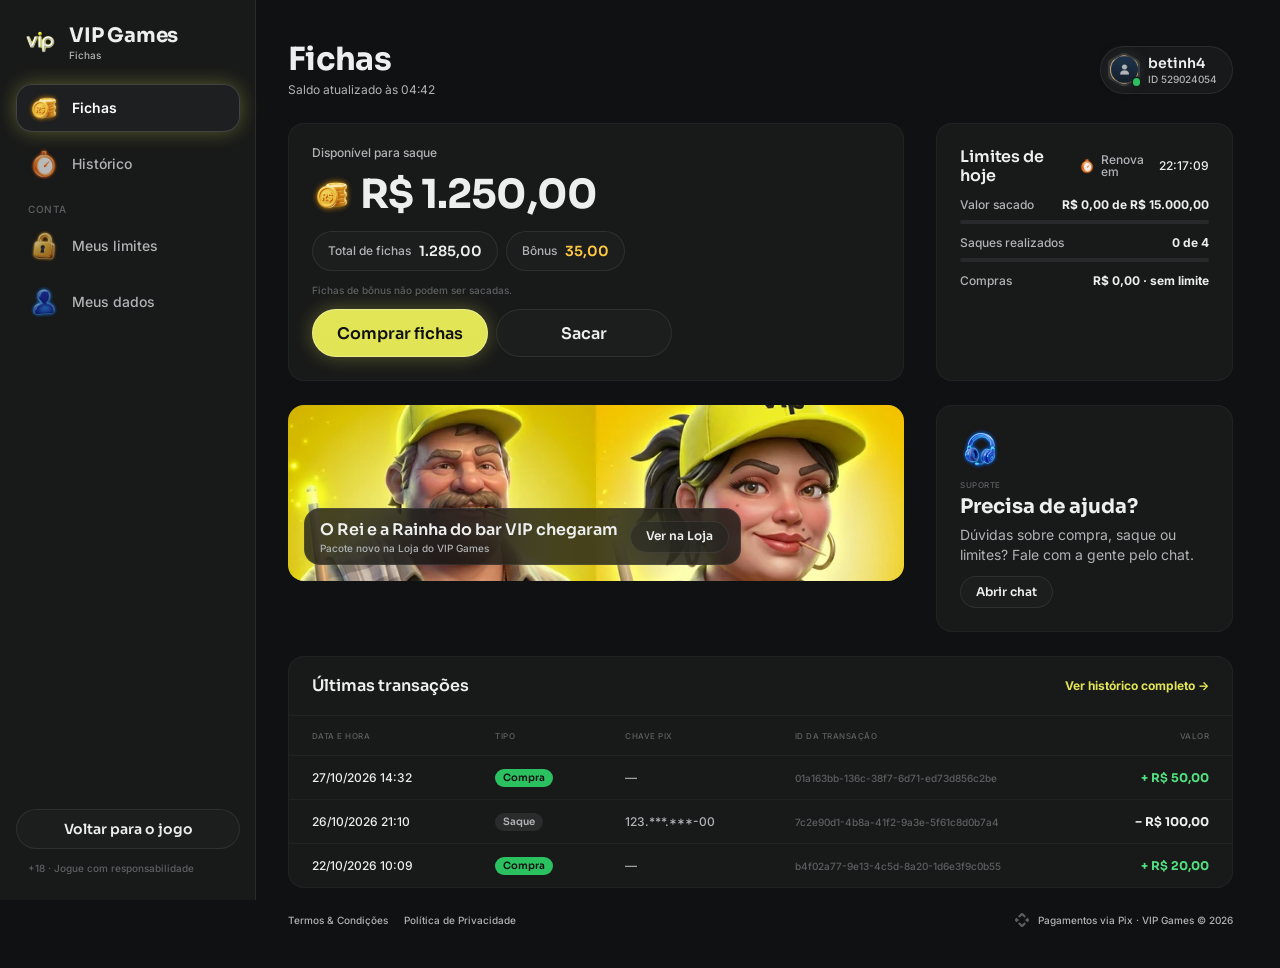
==== fichas/index.html @ fe6db691 "VIP Games · protótipo navegável gerado a partir do EstrelaGames (cores, logo, verso, Rei e Rainha do" ====
<!doctype html>
<html lang="pt-BR">
<head>
<meta charset="utf-8">
<meta name="viewport" content="width=device-width, initial-scale=1, viewport-fit=cover">
<meta name="robots" content="noindex, nofollow">
<meta name="theme-color" content="#101112">
<title>Fichas · VIP Games</title>
<link rel="icon" href="../assets/ui/logo_icon.webp">
<link rel="preconnect" href="https://fonts.googleapis.com">
<link rel="preconnect" href="https://fonts.gstatic.com" crossorigin>
<link rel="stylesheet" href="https://fonts.googleapis.com/css2?family=Inter:wght@400;500;600;700&family=Sora:wght@600;700;800&display=swap">
<link rel="stylesheet" href="../css/tokens.css?v=20261027h">
<link rel="stylesheet" href="../css/ui.css?v=20261027h">
<link rel="stylesheet" href="fichas.css?v=20261027h">
</head>
<body>
<svg width="0" height="0" style="position:absolute" aria-hidden="true">
  <defs><clipPath id="hexclip" clipPathUnits="objectBoundingBox"><path id="hexpath" d=""/></clipPath></defs>
  <symbol id="i-chev-l-light" viewBox="0 0 320 512"><path d="M20.7 267.3c-6.2-6.2-6.2-16.4 0-22.6l192-192c6.2-6.2 16.4-6.2 22.6 0s6.2 16.4 0 22.6L54.6 256 235.3 436.7c6.2 6.2 6.2 16.4 0 22.6s-16.4 6.2-22.6 0l-192-192z"/></symbol>
  <symbol id="i-x" viewBox="0 0 384 512"><path d="M324.5 411.1c6.2 6.2 16.4 6.2 22.6 0s6.2-16.4 0-22.6L214.6 256 347.1 123.5c6.2-6.2 6.2-16.4 0-22.6s-16.4-6.2-22.6 0L192 233.4 59.5 100.9c-6.2-6.2-16.4-6.2-22.6 0s-6.2 16.4 0 22.6L169.4 256 36.9 388.5c-6.2 6.2-6.2 16.4 0 22.6s16.4 6.2 22.6 0L192 278.6 324.5 411.1z"/></symbol>
  <symbol id="i-check" viewBox="0 0 448 512"><path d="M438.6 105.4c12.5 12.5 12.5 32.8 0 45.3l-256 256c-12.5 12.5-32.8 12.5-45.3 0l-128-128c-12.5-12.5-12.5-32.8 0-45.3s32.8-12.5 45.3 0L160 338.7 393.4 105.4c12.5-12.5 32.8-12.5 45.3 0z"/></symbol>
  <symbol id="i-copy" viewBox="0 0 448 512"><path d="M208 0H332.1c12.7 0 24.9 5.1 33.9 14.1l67.9 67.9c9 9 14.1 21.2 14.1 33.9V336c0 26.5-21.5 48-48 48H208c-26.5 0-48-21.5-48-48V48c0-26.5 21.5-48 48-48zM48 128h80v64H64V448H256V416h64v48c0 26.5-21.5 48-48 48H48c-26.5 0-48-21.5-48-48V176c0-26.5 21.5-48 48-48z"/></symbol>
  <symbol id="i-pix" viewBox="0 0 24 24"><path d="M6.1 6.3 10.1 2.3a2.7 2.7 0 0 1 3.8 0l4 4-2.3 2.3-2.9-2.9a1 1 0 0 0-1.4 0L8.4 8.6 6.1 6.3zm11.8 11.4-4 4a2.7 2.7 0 0 1-3.8 0l-4-4 2.3-2.3 2.9 2.9a1 1 0 0 0 1.4 0l2.9-2.9 2.3 2.3zM2.3 10.1l1.6-1.6L7.4 12l-3.5 3.5-1.6-1.6a2.7 2.7 0 0 1 0-3.8zm19.4 0a2.7 2.7 0 0 1 0 3.8l-1.6 1.6-3.5-3.5 3.5-3.5 1.6 1.6z"/></symbol>
</svg>

<div class="fx">
  <aside class="side" id="side" aria-label="Menu"></aside>
  <div class="main">
    <header class="mtop" id="mtop"></header>
    <main class="page" id="page"></main>
    <footer class="foot" id="foot"></footer>
  </div>
</div>
<div class="veil" id="veil" hidden><section class="drawer" id="drawer" role="dialog" aria-modal="true"></section></div>
<div class="toast" id="toast"><span class="hint-pill" id="toastTxt"></span></div>

<script src="fichas.js?v=20261027h"></script>
</body>
</html>
---- css/tokens.css ----
/* VIP Games · tokens do DS EstrelaGames (Rjx31bgpOt4m1U8DVKyWtd · modo VIP Games), valores resolvidos 1:1 */
:root{
  color-scheme: dark;
  /* background */
  --bg-default:#101112; --bg-subtle:#181919; --bg-strong:#212223; --bg-raised:#28292a; --bg-inset:#010101; --bg-highlight:#ffffff14; --bg-chrome:#181919; --bg-divider:#28292a; --bg-band:#00000052;
  --bga-default-50:#10111280; --bga-default-75:#101112bf; --bga-subtle-50:#18191980; --bga-subtle-75:#181919bf;
  --bga-strong-25:#21222340; --bga-strong-50:#21222380; --bga-strong-75:#212223bf;
  --bga-secondary-16:#e1e45429; --bga-secondary-32:#e1e45452; --bga-accent-12:#ffc8411f;
  /* border */
  --border-muted:#ffffff14; --border-default:#212223; --border-strong:#383a3b; --border-focus:#e2e656;
  --border-hl-top:#ffffff29; --border-gold-top:#eef2b6e5; --border-gold-bottom:#e2e6565c;
  /* text */
  --text-default:#edeeee; --text-muted:#b0b4b6; --text-link:#e1e454; --text-subtle:#5d6062; --text-disabled:#454849;
  --text-brand:#e1e454; --text-success:#52de7e; --text-error:#ff6b6e; --text-prize:#ffc841;
  --text-on-color:#ffffff; --text-on-color-muted:#ffffffd9; --text-on-color-subtle:#ffffffb2; --text-on-light:#101112;
  /* system */
  --sys-info:#eef111; --sys-success:#2cc160; --sys-success-strong:#8cf0a9; --sys-warning:#ffbe2e; --sys-error:#ef4452;
  --sysa-success-25:#2cc16040; --sysa-error-25:#ef445240; --sysa-info-25:#3b74f540;
  --notification-error:#ef4452;
  /* effects */
  --hl-subtle:#ffffff29; --hl:#ffffff52; --hl-strong:#ffffff7a;
  --shadow-faint:#0000001f; --shadow-subtle:#0000003d; --shadow:#00000066; --shadow-strong:#00000080;
  --glow-info:#e2e65652; --glow-accent:#ffbe2e52; --glow-success:#52de7ea3; --glow-gold:#e1e45452; --glow-blue:#e1e454; --glow-red:#ff6b6e;
  /* surfaces */
  --surface-card-top:#181919; --surface-card-bottom:#101112; --surface-elevated-top:#28292a; --surface-elevated-bottom:#181919;
  /* buttons */
  --btn-primary-top:#e2e656; --btn-primary-bg:#6f712c; --btn-secondary-border:#eef111;
  --btn-disabled-top:#28292a; --btn-disabled-bg:#28292a; --btn-disabled-text:#454849;
  /* tabs */
  --tab-default-text:#b0b4b6; --tab-container:#212223; --input-border:#212223;
  --tab-padrao:#e2e656; --tab-padrao-tint:#e2e6563d; --tab-rosa:#e93d82; --tab-rosa-tint:#e93d823d;
  /* games */
  --game-truco:#e5484d; --game-paulista:#3b74f5; --game-cacheta:#8752f2; --game-tranca:#2cc160; --game-buraco:#1f9a4a;
  --game-poker:#0fa968; --game-sinuca:#2fa35a; --game-todos:#eef111; --game-domino:#14b8a6; --game-dama:#f76b15; --game-xadrez:#5b6cff;
  --game-paulista-tint:#3b74f53d; --game-truco-tint:#e5484d3d; --game-cacheta-tint:#8752f23d; --game-buraco-tint:#1f9a4a3d;
  /* crew */
  --crew-engenheiro:#4fb3ff; --crew-comandante:#f5c542; --crew-piloto:#ff5a36; --crew-navegador:#e86bff; --crew-explorador:#4dffb8;
  --crew-bar:#ff9f43; --crew-reis:#34d399; --crew-nobru:#3d8bff; --crew-inhui:#ff4fb0;
  /* stake / table */
  --stake-padrao-top:#484913; --stake-padrao-bottom:#25260d; --stake-iniciante-top:#1f9a4a; --stake-iniciante-bottom:#1f502c;
  --table-card-top:#1f5a4a; --table-card-bottom:#0f2e2a; --table-stake:#ffc841;
  --plus-bg:#52de7e; --plus-icon:#101112;
  /* cards */
  --card-face:#ffffff; --card-border:#9ea2a4; --suit-red:#c72c3d; --suit-black:#141922; --back-top:#595b22; --back-bottom:#2f3007;
  /* seat timer */
  --seat-timer-track:#ffffff1f; --seat-timer:#eef111;
  /* type */
  --f-display:"Sora", "Inter", system-ui, sans-serif;
  --f-ui:"Inter", system-ui, -apple-system, sans-serif;
  --f-call:"Industry", "Sora", sans-serif;
  /* marca · VIP Games (sobrescreve) */
  --back-top:#181919; --back-bottom:#181919; --btn-primary-text:#101112; --btn-primary-bg:#e1e454; --crew-nobru:#EEF111; --crew-inhui:#EEF111; --crew-rainhavip:#E1E454;
}
/* estilos de texto do DS */
.t-d3xl{font:700 64px/1.2 var(--f-display);letter-spacing:-.02em}
.t-d2xl{font:700 48px/1.2 var(--f-display);letter-spacing:-.02em}
.t-dxl{font:700 40px/1.2 var(--f-display);letter-spacing:-.02em}
.t-dl{font:700 32px/1.2 var(--f-display);letter-spacing:-.02em}
.t-dm{font:700 24px/1.2 var(--f-display);letter-spacing:-.01em}
.t-ds{font:700 20px/1.2 var(--f-display);letter-spacing:-.01em}
.t-dxs{font:600 16px/1.2 var(--f-display)}
.t-d2xs{font:600 14px/1.2 var(--f-display)}
.t-d3xs{font:600 12px/1.2 var(--f-display)}
.t-hm{font:700 20px/1.2 var(--f-ui)}
.t-ll{font:500 16px/1 var(--f-ui)} .t-lm{font:500 14px/1 var(--f-ui)} .t-ls{font:500 12px/1 var(--f-ui)} .t-lxs{font:500 10px/1 var(--f-ui)} .t-l2xs{font:500 8px/1 var(--f-ui)}
.t-link{font:700 12px/1.5 var(--f-ui)}
.t-p2xl{font:400 20px/1.5 var(--f-ui)} .t-pm{font:400 14px/1.5 var(--f-ui)} .t-ps{font:400 12px/1.5 var(--f-ui)}
---- css/ui.css ----
/* EstrelaGames · base + componentes do DS (Apple Gamer Style · Glass). Medidas 1:1 com o Figma (frame 375). */
*{box-sizing:border-box}
html,body{height:100%;margin:0}
body{background:#05080c;color:var(--text-default);font-family:var(--f-ui);-webkit-font-smoothing:antialiased;overflow:hidden;-webkit-text-size-adjust:100%}
button{font:inherit;color:inherit;border:0;background:none;padding:0;margin:0;cursor:pointer;-webkit-tap-highlight-color:transparent;text-align:inherit}
button:focus-visible,[role="button"]:focus-visible{outline:2px solid var(--border-focus);outline-offset:2px}
/* cards clicáveis são div[role=button]: o WebKit (iPhone) não estica os filhos de um <button> com flex */
[role="button"]{cursor:pointer;-webkit-tap-highlight-color:transparent;-webkit-user-select:none;user-select:none;outline:0}
input{font:inherit;color:inherit;border:0;background:none;outline:0;padding:0;margin:0;min-width:0}
img,video{display:block;max-width:100%;user-select:none;-webkit-user-drag:none}
svg{display:block}
[hidden]{display:none!important}
.ic{flex:none;object-fit:contain;pointer-events:none}

/* ---------- aparelho ---------- */
.stage-wrap{position:fixed;inset:0;display:flex;align-items:center;justify-content:center}
.phone{position:relative;width:375px;height:812px;background:var(--bg-subtle);overflow:hidden;border-radius:48px;box-shadow:0 0 0 10px #0c1016,0 0 0 11px #2a3340,0 40px 80px rgba(0,0,0,.6);transform-origin:center;display:flex;flex-direction:column}
.status{position:relative;flex:none;height:44px;display:flex;align-items:center;justify-content:space-between;padding:0 26px 0 32px;font:600 15px/1 var(--f-ui);background:var(--bg-subtle);z-index:60;pointer-events:none}
.status .island{position:absolute;left:50%;top:10px;width:118px;height:32px;margin-left:-59px;border-radius:20px;background:#000}
.status .icons{display:flex;gap:6px;align-items:center}
.app{position:relative;flex:1;min-height:0;overflow:hidden}
@media (max-width:520px){
  .phone{width:100vw;height:100vh;height:100dvh;border-radius:0;box-shadow:none;transform:none!important}
  .status{display:none}
  .app{padding-top:env(safe-area-inset-top,0px)}
}
.scr{position:absolute;inset:0;display:flex;flex-direction:column;background:var(--bg-subtle);overflow:hidden}
.app>.scr{top:env(safe-area-inset-top,0px)}
@media (min-width:521px){.app>.scr{top:0}}
.scroll{flex:1;min-height:0;overflow-y:auto;overflow-x:hidden;-webkit-overflow-scrolling:touch;scrollbar-width:none;overscroll-behavior:contain}
.scroll::-webkit-scrollbar,.hscroll::-webkit-scrollbar{display:none}
/* linha com rolagem lateral: sem clip, sangra até a borda da tela (regra Oct 26) */
.hscroll{display:flex;overflow-x:auto;overflow-y:visible;scrollbar-width:none;margin:0 -8px;padding:0 8px;scroll-padding:0 8px;-webkit-overflow-scrolling:touch}

/* ---------- ícones 3D ---------- */
.i16{width:16px;height:16px}.i20{width:20px;height:20px}.i24{width:24px;height:24px}.i28{width:28px;height:28px}.i32{width:32px;height:32px}.i36{width:36px;height:36px}.i40{width:40px;height:40px}.i48{width:48px;height:48px}

/* ---------- header-game (Mobile · Glass) ---------- */
.hdr{position:relative;flex:none;height:64px;display:flex;align-items:center;gap:4px;padding:8px 12px;background:var(--bg-subtle);overflow:hidden;z-index:20}
.hdr::before{content:"";position:absolute;left:48px;top:-70px;width:280px;height:140px;border-radius:50%;background:var(--glow-blue);filter:blur(60px);opacity:.15;pointer-events:none}
.hdr .side{position:relative;flex:1;min-width:0;display:flex;align-items:center;gap:4px}
.hdr .logo{width:24px;height:36px;display:grid;place-items:center;flex:none}
.hdr .logo img{width:25px;height:24px}
.cpill{flex:1;min-width:0;height:34px;display:flex;align-items:center;gap:2px;padding:4px;border-radius:999px;background:linear-gradient(90deg,#52de7e1a,#21222306),var(--bga-strong-50);box-shadow:inset 0 0 0 1px var(--border-muted);overflow:hidden}
.cpill.bonus{padding:4px 8px 4px 4px;background:linear-gradient(90deg,#21222306,#ffc8411a),var(--bga-strong-50)}
.cpill .ic{width:24px;height:24px}
.cpill .t{flex:1;min-width:0;display:flex;flex-direction:column;gap:2px;text-align:left}
.cpill .t small{font:500 8px/1 var(--f-ui);color:var(--text-muted)}
.cpill .t b{font:700 12px/10px var(--f-ui);color:var(--text-default);white-space:nowrap;overflow:hidden;text-overflow:ellipsis}
.cpill.bonus .t b{color:var(--text-prize)}
.cpill .plus{width:20px;height:20px;border-radius:10px;background:var(--plus-bg);display:grid;place-items:center;flex:none}
.cpill .plus svg{width:12px;height:12px;fill:var(--plus-icon)}
.hbell{position:relative;width:36px;height:36px;border-radius:18px;background:var(--bga-strong-50);box-shadow:inset 0 0 0 1px var(--border-muted);display:grid;place-items:center;flex:none}
.hbell .ic{width:28px;height:28px}
.hbell i{position:absolute;left:28px;top:0;width:8px;height:8px;border-radius:50%;background:var(--notification-error)}
.hbell i[hidden]{display:none}

/* ---------- header-avatar (hexágono com borda da tripulação) ---------- */
.hav{position:relative;display:inline-block;flex:none;width:var(--w,44px);height:var(--h,48px)}
.hav .gl{position:absolute;left:-4.5%;top:0;width:109%;aspect-ratio:1;border-radius:50%;background:var(--cc);filter:blur(calc(var(--w,44px) * .16));opacity:.45;pointer-events:none}
.hav .hx{position:absolute;inset:0;-webkit-clip-path:url(#hexclip);clip-path:url(#hexclip);background:var(--cc)}
.hav .hx img{position:absolute;inset:2px;width:calc(100% - 4px);height:calc(100% - 4px);object-fit:cover;object-position:center top;-webkit-clip-path:url(#hexclip);clip-path:url(#hexclip);background:var(--bg-raised)}
.hav .on{position:absolute;left:77%;top:75%;width:23%;aspect-ratio:1;border-radius:50%;background:var(--sys-success);box-shadow:0 0 0 1.5px var(--bg-subtle)}
.hav.xs{--w:24px;--h:26px}.hav.s{--w:32px;--h:35px}.hav.m{--w:44px;--h:48px}.hav.l{--w:56px;--h:60px}
.hav.xs .hx img,.hav.s .hx img{inset:1.5px;width:calc(100% - 3px);height:calc(100% - 3px)}
.hav.empty{height:var(--w)}
.hav.empty .av0{position:absolute;inset:4.5%;width:91%;height:91%}
.hav.empty .add{position:absolute;left:63.6%;top:63.6%;width:27.3%;height:27.3%;border-radius:50%;background:var(--plus-bg);box-shadow:0 0 0 1.2px var(--bg-subtle);display:grid;place-items:center}
.hav.empty .add svg{width:58%;height:58%;fill:var(--plus-icon)}

/* ---------- avatar circular (avatar-estrela-games) ---------- */
.av{position:relative;display:inline-block;vertical-align:middle;flex:none;width:var(--s,48px);height:var(--s,48px);border-radius:50%;background:linear-gradient(180deg,var(--surface-elevated-top),var(--surface-elevated-bottom));box-shadow:inset 0 0 0 var(--bw,2px) #ffffff29}
.av img{position:absolute;inset:var(--bw,2px);width:calc(100% - 2*var(--bw,2px));height:calc(100% - 2*var(--bw,2px));border-radius:50%;object-fit:cover;object-position:center top}
.av.s{--s:32px;--bw:1px}.av.m{--s:48px;--bw:2px}.av.l{--s:80px;--bw:3px}.av.xl{--s:120px;--bw:4px}
.av .lvl{position:absolute;left:50%;bottom:-4px;transform:translateX(-50%);padding:1px 6px;border-radius:999px;background:var(--bg-raised);box-shadow:0 0 0 2px var(--bg-default);font:600 12px/14px var(--f-display);white-space:nowrap}
.av.empty .ph{position:absolute;inset:25%;width:50%;height:50%;fill:#ffffff52}
.av .addb{position:absolute;left:63.3%;top:63.3%;width:36.7%;height:36.7%;border-radius:50%;background:var(--plus-bg);display:grid;place-items:center;box-shadow:0 0 0 3px var(--bg-subtle)}
.av .addb svg{width:50%;height:50%;fill:#fff}

/* ---------- navbar-glass ---------- */
.nav{position:absolute;left:16px;right:16px;bottom:calc(12px + env(safe-area-inset-bottom,0px));height:64px;display:flex;align-items:stretch;padding:4px;border-radius:24px;background:var(--bga-strong-75);box-shadow:inset 0 0 0 1px var(--border-muted);-webkit-backdrop-filter:blur(24px);backdrop-filter:blur(24px);z-index:30}
.nav>button{position:relative;flex:1;min-width:0;display:flex;flex-direction:column;align-items:center;justify-content:center;border-radius:20px}
.nav>button .ic{width:32px;height:32px;opacity:.75}
.nav>button>span{font:500 10px/1 var(--f-ui);color:var(--text-subtle);white-space:nowrap}
.nav>button.on{flex:none;width:104px;justify-content:flex-end;gap:2px;padding-bottom:6px;background:var(--bga-secondary-16);box-shadow:inset 0 0 0 1px var(--hl-subtle),0 0 20px var(--glow-info)}
.nav>button.on .ic{position:absolute;left:28px;top:-14px;width:48px;height:48px;opacity:1}
.nav>button.on .lr{width:100%;display:flex;align-items:center;justify-content:space-between;padding:0 8px}
.nav>button.on .lr span{font:500 10px/1 var(--f-ui);color:var(--text-on-color)}
.nav .lr i{width:16px;height:16px;display:grid;place-items:center}
.nav .lr svg{width:10px;height:16px;fill:var(--text-on-color)}

/* ---------- game-block ---------- */
.gb{position:relative;flex:none;width:72px;height:64px;border-radius:16px;display:flex;flex-direction:column;align-items:center;justify-content:center;padding:4px 0;background:var(--tab-container);box-shadow:inset 0 0 0 1px var(--hl);font:500 10px/1 var(--f-ui);color:var(--text-on-color);white-space:nowrap}
.gb .ic{width:40px;height:40px}
.gb.on{justify-content:flex-end;padding:0 0 6px;background:var(--gc);box-shadow:0 4px 12px var(--gs,transparent)}
.gb.on .ic{position:absolute;left:50%;top:-12px;width:60px;height:60px;margin-left:-30px}
.gb .lk{position:absolute;right:4px;top:4px;width:14px;height:14px;opacity:.8}
.gb.on .lk{display:none}
.games-row{gap:8px;padding-top:12px;margin-top:-12px}
.games-row .gb{width:72px}

/* ---------- tabs ---------- */
.tabs{display:flex;gap:2px;height:44px;padding:4px;border-radius:12px;background:var(--bg-raised);box-shadow:inset 0 0 0 1px var(--input-border)}
.tabs>button{position:relative;flex:1;min-width:0;height:34px;border-radius:8px;display:flex;align-items:center;justify-content:center;padding:8px 16px;font:500 12px/1 var(--f-ui);color:var(--tab-default-text);white-space:nowrap}
.tabs>button.on{background:var(--tc-tint);font:700 12px/18px var(--f-ui);color:var(--text-default)}
.tabs>button.on::after{content:"";position:absolute;left:50%;bottom:0;width:24px;height:3px;margin-left:-12px;border-radius:2px;background:var(--tc);box-shadow:0 0 8px var(--tc)}
.tabs>button .lk{font:500 9px/1 var(--f-ui);margin-left:4px;opacity:.7}
.tabs{--tc:var(--tab-padrao);--tc-tint:var(--tab-padrao-tint)}
.tabs.t-azul{--tc:var(--game-paulista);--tc-tint:var(--game-paulista-tint)}
.tabs.t-vermelha{--tc:var(--game-truco);--tc-tint:var(--game-truco-tint)}
.tabs.t-roxa{--tc:var(--game-cacheta);--tc-tint:var(--game-cacheta-tint)}
.tabs.t-verde{--tc:var(--game-buraco);--tc-tint:var(--game-buraco-tint)}
.tabs.t-rosa{--tc:var(--tab-rosa);--tc-tint:var(--tab-rosa-tint)}

/* ---------- button-glass ---------- */
.btn{display:inline-flex;align-items:center;justify-content:center;gap:8px;white-space:nowrap;transition:transform .12s,filter .12s;flex:none}
.btn:active{transform:scale(.97)}
.btn.l{height:48px;padding:0 24px;border-radius:24px;font:600 16px/1.2 var(--f-display)}
.btn.m{height:40px;padding:0 20px;border-radius:20px;font:600 14px/1.2 var(--f-display)}
.btn.s{height:32px;padding:0 16px;border-radius:16px;font:600 12px/1.2 var(--f-display)}
.btn.xl{height:56px;padding:0 24px;border-radius:28px;font:600 16px/1.2 var(--f-display)}
.btn.m44{height:44px;border-radius:22px}
.btn.pri{background:linear-gradient(180deg,var(--btn-primary-top),var(--btn-primary-bg));box-shadow:inset 0 0 0 1px var(--hl),0 0 20px var(--glow-info);color:var(--btn-primary-text)}
.btn.sec{background:var(--bga-strong-50);box-shadow:inset 0 0 0 1px var(--border-muted);color:var(--text-default)}
.btn:disabled,.btn.dis{background:var(--btn-disabled-bg);box-shadow:none;color:var(--btn-disabled-text);pointer-events:none}
.btn.danger-txt{background:none;box-shadow:none;color:var(--text-error);font:500 14px/1 var(--f-ui)}
.btn.fill{flex:1;min-width:0}
.btn.wide{width:100%}
.btn .ic{width:20px;height:20px}

/* ---------- button-icon ---------- */
.bicon{width:40px;height:40px;border-radius:20px;display:grid;place-items:center;flex:none;background:var(--bga-strong-50);box-shadow:inset 0 0 0 1px var(--border-muted)}
.bicon .ic{width:24px;height:24px}
.bicon.s{width:32px;height:32px;border-radius:16px}.bicon.s .ic{width:20px;height:20px}
.bicon svg{width:14px;height:14px;fill:var(--text-default)}
.bicon.s28{width:28px;height:28px;border-radius:14px}.bicon.s28 svg{width:16px;height:16px}

/* ---------- tag ---------- */
.tag{display:inline-flex;align-items:center;gap:4px;padding:2px 8px;border-radius:999px;font:600 12px/14px var(--f-display);white-space:nowrap;flex:none}
.tag.neutral{background:#ffffff14;color:var(--text-muted)}
.tag.gold{background:#e1e45429;color:var(--text-brand);box-shadow:inset 0 0 0 1px #eef2b68c}
.tag.success{background:var(--sys-success);color:var(--bg-default)}
.tag.danger{background:var(--sys-error);color:var(--text-default)}
.tag.info{background:var(--sys-info);color:var(--text-default)}
.tag.live{background:var(--sys-error);color:var(--text-default)}
.tag.beginner{background:var(--game-buraco);color:var(--text-default)}

/* ---------- section-title ---------- */
.stitle{display:flex;align-items:center;justify-content:space-between;gap:16px}
.stitle .tx{flex:1;min-width:0;display:flex;flex-direction:column;gap:2px}
.stitle b{font:700 20px/1.2 var(--f-display);letter-spacing:-.01em}
.stitle small{font:500 12px/1 var(--f-ui);color:var(--text-muted)}
.trow{display:flex;align-items:center;justify-content:space-between;gap:8px}
.trow b{font:600 14px/1.2 var(--f-display)}
.trow small{font:500 10px/1 var(--f-ui);color:var(--text-subtle)}

/* ---------- page-top ---------- */
.ptop{flex:none;display:flex;align-items:center;justify-content:space-between;gap:8px;padding:8px;min-height:45px}
.ptop .l{display:flex;align-items:center;gap:8px;min-width:0}
.ptop .back{width:28px;height:28px;border-radius:14px;display:grid;place-items:center;background:var(--bga-strong-50);box-shadow:inset 0 0 0 1px var(--border-muted);flex:none}
.ptop .back svg{width:10px;height:16px;fill:var(--text-default)}
.ptop .tx{display:flex;flex-direction:column;min-width:0}
.ptop .tx b{font:600 16px/1.2 var(--f-display);white-space:nowrap;overflow:hidden;text-overflow:ellipsis}
.ptop .tx small{display:flex;align-items:center;gap:4px;font:500 10px/1 var(--f-ui);color:var(--text-muted)}
.ptop .tx small i{width:6px;height:6px;border-radius:50%;background:var(--sys-success)}

/* ---------- input-search / input ---------- */
.search{display:flex;align-items:center;gap:8px;height:40px;padding:0 16px 0 12px;border-radius:20px;background:var(--bga-strong-50);box-shadow:inset 0 0 0 1px var(--border-muted)}
.search svg{width:16px;height:16px;fill:var(--text-muted);flex:none}
.search input{flex:1;font:500 12px/1 var(--f-ui);color:var(--text-default)}
.search input::placeholder{color:var(--text-muted)}
.field{display:flex;flex-direction:column;gap:8px}
.field>label{font:500 14px/1 var(--f-ui);color:var(--text-default)}
.field .box{display:flex;align-items:center;gap:8px;height:40px;padding:8px 12px;border-radius:12px;background:var(--bga-strong-50);box-shadow:inset 0 0 0 1px var(--border-muted)}
.field .box:focus-within{box-shadow:inset 0 0 0 1px var(--border-focus)}
.field .box input{flex:1;font:400 14px/1.5 var(--f-ui);color:var(--text-default)}
.field .box input::placeholder{color:var(--text-disabled)}
.field .box button svg{width:20px;height:20px;fill:var(--text-muted)}

/* ---------- otp ---------- */
.otp{display:flex;gap:8px;justify-content:center}
.otp .bx{width:48px;height:56px;border-radius:12px;background:#ffffff14;display:grid;place-items:center;font:700 24px/1.2 var(--f-display);color:var(--text-default);box-shadow:inset 0 0 0 1px var(--border-muted)}
.otp .bx.act{background:#ffffff1f;box-shadow:inset 0 0 0 2px var(--border-focus),0 0 12px var(--glow-info)}
.otp .bx.act::after{content:"";width:2px;height:24px;background:var(--border-focus);animation:blink 1s steps(1) infinite}
@keyframes blink{50%{opacity:0}}
.otp-in{position:absolute;opacity:0;pointer-events:none;width:1px;height:1px}

/* ---------- progress ---------- */
.prog{height:4px;border-radius:999px;background:#ffffff1f;overflow:hidden;flex:1}
.prog i{display:block;height:100%;border-radius:inherit;background:var(--tab-padrao);transition:width .3s}

/* ---------- stake-pill ---------- */
.stakes{position:relative;height:128px;overflow:hidden;margin:0 -8px}
.stakes .track{position:absolute;top:8px;left:50%;transform:translateX(-50%);display:flex;align-items:center;gap:8px;height:112px}
.sp{position:relative;flex:none;display:flex;flex-direction:column;border-radius:16px;padding:4px 4px 0;background:linear-gradient(180deg,var(--surface-elevated-top),var(--surface-card-bottom));box-shadow:inset 0 0 0 1px #ffffff29,0 16px 40px var(--shadow);transition:width .25s,height .25s}
.sp .st{position:relative;flex:1;align-self:stretch;border-radius:12px;display:flex;flex-direction:column;align-items:center;justify-content:center;gap:4px;background:linear-gradient(180deg,var(--stake-padrao-top),var(--stake-padrao-bottom));box-shadow:inset 0 0 0 1px var(--hl-subtle),inset 0 2px 8px var(--shadow)}
.sp .v{display:flex;align-items:center;gap:4px;font:600 14px/1.2 var(--f-display);white-space:nowrap}
.sp .v .ic{width:14px;height:14px}
.sp .q{position:absolute;top:4px;right:4px;display:flex;align-items:center;gap:3px;padding:2px 5px;border-radius:8px;background:var(--bga-strong-50);font:500 8px/1 var(--f-ui);white-space:nowrap}
.sp .q::before{content:"";width:5px;height:5px;border-radius:50%;background:var(--sys-success)}
.sp .tg{padding:2px 6px;border-radius:6px;background:var(--bga-strong-50);font:500 8px/1 var(--f-ui);color:var(--text-success)}
.sp .ft{flex:none;display:flex;align-items:center;justify-content:center;gap:3px;padding:4px 0 5px;white-space:nowrap}
.sp .ft small{font:500 8px/1 var(--f-ui);color:var(--text-muted)}
.sp .ft b{font:500 8px/1 var(--f-ui)}
.sp.ini .st{background:linear-gradient(180deg,var(--stake-iniciante-top),var(--stake-iniciante-bottom))}
.sp.S{width:68px;height:68px;padding:4px}
.sp.S .q,.sp.S .ft,.sp.S .tg{display:none}
.sp.M{width:88px;height:88px}
.sp.M .v{font:600 16px/1.2 var(--f-display)} .sp.M .v .ic{width:18px;height:18px}
.sp.L{width:112px;height:112px}
.sp.L .v{font:700 20px/1.2 var(--f-display);letter-spacing:-.01em} .sp.L .v .ic{width:24px;height:24px}
.sp.L .ft b{font:500 10px/1 var(--f-ui)}
.sp.on{box-shadow:inset 0 0 0 2px var(--btn-secondary-border),0 0 20px var(--glow-info)}
.sp.on .st{background:linear-gradient(180deg,var(--btn-primary-top),var(--btn-primary-bg))}
.sp.on.ini .st{background:linear-gradient(180deg,var(--stake-iniciante-top),var(--stake-iniciante-bottom))}
.stake-grid{display:grid;grid-template-columns:repeat(3,minmax(0,1fr));gap:12px}
.stake-grid .sp{width:auto;height:88px}

/* ---------- table-glass (mesa aberta) ---------- */
.tg-row{display:grid;grid-template-columns:repeat(2,minmax(0,1fr));gap:16px 8px}
.tgl{position:relative;height:92px;border-radius:46px;padding:4px;display:flex;background:linear-gradient(180deg,var(--surface-elevated-top),var(--surface-card-bottom));box-shadow:inset 0 0 0 1px #ffffff29,0 16px 40px var(--shadow);text-align:left}
.tgl .felt{flex:1;align-self:stretch;min-width:0;display:flex;align-items:center;padding:10px 12px 6px 70px;border-radius:41px;background:linear-gradient(180deg,var(--table-card-top),var(--table-card-bottom));box-shadow:inset 0 0 0 1px var(--hl-subtle),inset 0 2px 8px var(--shadow)}
.tgl .vals{display:flex;flex-direction:column;gap:4px;min-width:0}
.tgl .vals b{font:600 14px/1.2 var(--f-display);color:var(--table-stake);white-space:nowrap}
.tgl .vals small{font:500 10px/1 var(--f-ui);color:#ffffffb2;white-space:nowrap}
.tgl .seats{display:flex;align-items:center;gap:2px;height:20px}
.tgl .seats .pl{display:flex}
.tgl .seats .pl span{width:20px;height:20px;border-radius:10px;overflow:hidden;background:var(--cc);margin-right:-6px;box-shadow:0 0 0 1px var(--table-card-bottom)}
.tgl .seats .pl span img{width:100%;height:100%;object-fit:cover;object-position:center top}
.tgl .seats em{font:600 12px/14px var(--f-display);font-style:normal;margin-left:8px}
.tgl .tab{position:absolute;left:50%;top:-8px;transform:translateX(-50%);padding:2px 8px;border-radius:8px;background:var(--surface-elevated-top);box-shadow:inset 0 0 0 1px var(--border-muted);font:500 10px/12px var(--f-ui);color:var(--text-subtle);white-space:nowrap}
.tgl .deck{position:absolute;left:14px;top:25px;width:52px;height:52px}
.tgl.locked .felt>*{opacity:.55}
.tgl.pool{border-radius:16px}
.tgl.pool .felt{border-radius:12px;position:relative;overflow:hidden;background:linear-gradient(180deg,#2fa35a,#145c32)}
.tgl.pool .felt::before{content:"";position:absolute;left:30%;top:0;bottom:0;border-left:1px solid #ffffff29}
.tgl.pool .pk{position:absolute;width:10px;height:10px;border-radius:50%;background:#000000b2;box-shadow:inset 0 0 0 1px #ffffff1f}

/* ---------- action-tile ---------- */
.atile{width:80px;height:64px;border-radius:16px;display:flex;flex-direction:column;align-items:center;justify-content:center;background:var(--bga-strong-50);box-shadow:inset 0 0 0 1px var(--border-muted);font:600 14px/1.2 var(--f-display);flex:none}
.atile .ic{width:28px;height:28px}

/* ---------- bottom sheet (sheet glass) ---------- */
.veil{position:absolute;inset:0;z-index:50;background:var(--bga-default-75);display:flex;align-items:flex-end;animation:fade .2s both}
.bsheet{position:relative;width:100%;max-height:calc(100% - 24px);display:flex;flex-direction:column;align-items:stretch;gap:12px;padding:8px 12px calc(24px + env(safe-area-inset-bottom,0px));border-radius:24px 24px 0 0;background:var(--bg-subtle);box-shadow:inset 0 1px 0 var(--hl-subtle),0 16px 40px var(--shadow);animation:up .28s cubic-bezier(.2,.9,.3,1) both;overflow:hidden}
.bsheet.g16{gap:16px}
.bsheet .handle{width:36px;height:4px;border-radius:2px;background:var(--border-muted);align-self:center;flex:none}
.bsheet .scroll{margin:0 -12px;padding:0 12px}
.sh-h{display:flex;align-items:center;gap:12px;flex:none}
.sh-h>.ic{width:36px;height:36px}
.sh-h .tx{flex:1;min-width:0;display:flex;flex-direction:column;gap:2px}
.sh-h .tx b{font:600 16px/1.2 var(--f-display)}
.sh-h .tx small{font:500 10px/1.2 var(--f-ui);color:var(--text-subtle)}
.sh-h .tx small.ok{display:flex;align-items:center;gap:6px;color:var(--sys-success)}
.sh-h .tx small.ok::before{content:"";width:8px;height:8px;border-radius:50%;background:var(--sys-success)}
.xbtn{width:32px;height:32px;border-radius:16px;display:grid;place-items:center;background:var(--bga-strong-50);box-shadow:inset 0 0 0 1px var(--border-muted);flex:none}
.xbtn svg{width:14px;height:14px;fill:var(--text-default)}
@keyframes up{from{transform:translateY(100%)}to{transform:none}}
@keyframes fade{from{opacity:0}}
@keyframes pop{from{transform:scale(.3);opacity:0}}

/* ---------- hint (pílula) / toast ---------- */
.hint-pill{display:inline-flex;align-items:center;gap:4px;padding:4px 12px;border-radius:999px;background:var(--bga-strong-75);box-shadow:inset 0 0 0 1px var(--hl-subtle);font:500 10px/1.2 var(--f-ui);color:var(--text-default);white-space:nowrap;-webkit-backdrop-filter:blur(12px);backdrop-filter:blur(12px)}
.toast{position:absolute;left:50%;top:72px;transform:translate(-50%,-8px);opacity:0;transition:opacity .2s,transform .2s;z-index:90;pointer-events:none;max-width:calc(100% - 32px)}
.toast .hint-pill{font-size:11px;padding:6px 14px;white-space:normal;text-align:center}
.toast.show{opacity:1;transform:translate(-50%,0)}

/* ---------- list / cells ---------- */
.cell{display:flex;flex-direction:column;gap:2px;padding:8px;border-radius:12px;background:var(--bga-strong-50);box-shadow:inset 0 0 0 1px var(--border-muted);min-width:0;flex:1}
.cell small{font:500 10px/1 var(--f-ui);color:var(--text-subtle)}
.cell b{font:600 14px/1.2 var(--f-display);white-space:nowrap}
.card-raised{border-radius:16px;background:var(--bg-raised)}
.muted{color:var(--text-muted)}.subtle{color:var(--text-subtle)}.prize{color:var(--text-prize)}.ok{color:var(--text-success)}.err{color:var(--text-error)}

@media (prefers-reduced-motion: reduce){*,*::before,*::after{animation-duration:.01ms!important;animation-iteration-count:1!important;transition-duration:.01ms!important}}
---- fichas/fichas.css ----
/* VIP Games · Fichas (página fora do app). Usa os tokens e componentes do app (../css/tokens.css + ui.css: .btn, .tabs, .tag, .field, .xbtn, .hav, .toast).
   Celular (Figma W01–W09, 375): header + abas + cartões empilhados, comprar/sacar em tela cheia.
   Computador ≥ 1024 (Figma DW01–DW09, 1920): menu 256 à esquerda, conteúdo 1312 (grade 864 + 416, gap 32), comprar/sacar num drawer de 480. */
html,body{height:auto;min-height:100%}
html{scrollbar-gutter:stable}
body{overflow:auto;background:var(--bg-default)}
body.lock{overflow:hidden}
a{color:inherit;text-decoration:none}
.od{display:none}
.fx{min-height:100vh;display:flex}
.main{flex:1;min-width:0;display:flex;flex-direction:column}
.ic{width:24px;height:24px}

/* ---------- celular: header + abas ---------- */
.side{display:none}
.mtop{position:sticky;top:0;z-index:20;display:flex;flex-direction:column;background:var(--bg-default);padding-top:env(safe-area-inset-top,0px)}
.mtop .row{display:flex;align-items:center;gap:12px;height:60px;padding:0 16px 0 12px;box-shadow:inset 0 -1px 0 var(--border-muted)}
.bk{width:32px;height:32px;border-radius:16px;display:grid;place-items:center;flex:none;background:var(--bga-strong-50);box-shadow:inset 0 0 0 1px var(--border-muted)}
.bk svg{width:10px;height:16px;fill:var(--text-brand)}
.brand{flex:1;min-width:0;display:flex;align-items:center;gap:12px}
.brand img{width:33px;height:32px}
.brand span{display:flex;flex-direction:column;gap:2px}
.brand b{font:700 20px/1.2 var(--f-display);letter-spacing:-.01em}
.brand small{font:500 10px/1 var(--f-ui);color:var(--text-muted)}
.mtop .tabs{margin:12px 12px 0}
.mtop .tabs>button{height:36px}

.page{display:flex;flex-direction:column;gap:12px;padding:12px 12px 0}
.ptitle{display:none}
.ptitle.mob{display:flex;padding:8px 4px 0}
.ptitle .tx{display:flex;flex-direction:column;gap:4px}
.ptitle h1{margin:0;font:700 20px/1.2 var(--f-display);letter-spacing:-.01em}
.ptitle .tx small{font:400 12px/1.4 var(--f-ui);color:var(--text-muted)}
.ptitle .r{display:none}

.card{display:flex;flex-direction:column;gap:16px;padding:16px;border-radius:16px;background:var(--bg-subtle);box-shadow:inset 0 0 0 1px var(--border-default)}
.grid,.col{display:flex;flex-direction:column;gap:12px}

/* saldo */
.bal{gap:12px}
.bal .lbl{font:500 12px/1 var(--f-ui);color:var(--text-muted)}
.amt{display:flex;align-items:center;gap:8px}
.amt .ic{width:32px;height:32px}
.amt b{font:700 32px/1.2 var(--f-display);letter-spacing:-.02em}
.chips{display:flex;flex-wrap:wrap;gap:8px}
.chip{display:inline-flex;align-items:center;gap:8px;height:40px;padding:0 16px;border-radius:20px;background:var(--bga-strong-50);box-shadow:inset 0 0 0 1px var(--border-muted)}
.chip small{font:500 12px/1 var(--f-ui);color:var(--text-muted)}
.chip b{font:600 14px/1.2 var(--f-display)}
.prize{color:var(--text-prize)}
.bal .bnote{font:500 10px/1.4 var(--f-ui);color:var(--text-subtle)}
.acts{display:grid;grid-template-columns:repeat(2,minmax(0,1fr));gap:8px}
.acts .btn{width:100%}

/* limites */
.lim{gap:12px}
.lh{display:flex;align-items:center;justify-content:space-between;gap:8px}
.lh>b{font:700 20px/1.2 var(--f-display);letter-spacing:-.01em}
.renew{display:flex;align-items:center;gap:6px}
.renew .ic{width:16px;height:16px}
.renew small{font:500 12px/1 var(--f-ui);color:var(--text-muted)}
.renew b{font:500 12px/1 var(--f-ui)}
.lrow{display:flex;align-items:center;justify-content:space-between;gap:8px;font:500 14px/1.2 var(--f-ui);color:var(--text-muted)}
.lrow b{font:700 14px/1.2 var(--f-ui);color:var(--text-default);text-align:right}
.lbar{display:block;height:4px;margin-top:-4px;border-radius:2px;background:var(--bg-raised);overflow:hidden}
.lbar i{display:block;height:100%;border-radius:2px;background:var(--tab-padrao)}

/* banner da Loja */
.banner{position:relative;height:168px;border-radius:16px;overflow:hidden;box-shadow:inset 0 0 0 1px var(--border-default)}
.banner>img{width:100%;height:100%;object-fit:cover;object-position:center 30%}
.banner .gl{position:absolute;left:12px;right:12px;bottom:12px;display:flex;align-items:center;gap:12px;padding:12px 12px 12px 16px;border-radius:16px;background:var(--bga-default-75);-webkit-backdrop-filter:blur(24px);backdrop-filter:blur(24px);box-shadow:inset 0 0 0 1px var(--border-muted)}
.banner .gl>span{flex:1;min-width:0;display:flex;flex-direction:column;gap:4px}
.banner .gl b{font:600 14px/1.2 var(--f-display);white-space:nowrap;overflow:hidden;text-overflow:ellipsis}
.banner .gl small{font:500 10px/1 var(--f-ui);color:var(--text-muted)}

/* suporte */
.help{flex-direction:row;align-items:center;gap:12px}
.help>.ic{width:40px;height:40px}
.help .tx{flex:1;min-width:0;display:flex;flex-direction:column;gap:2px}
.help .k{display:none}
.help .tx b{font:600 16px/1.2 var(--f-display)}
.help .tx>span{font:500 12px/1.3 var(--f-ui);color:var(--text-muted)}

/* transações */
.txs{padding:0;gap:0;overflow:hidden}
.th{display:flex;align-items:center;justify-content:space-between;padding:16px;box-shadow:inset 0 -1px 0 var(--border-default)}
.th b{font:600 16px/1.2 var(--f-display)}
.th a{font:700 12px/1.5 var(--f-ui);color:var(--text-link)}
.tbl{display:none}
.tlist{display:flex;flex-direction:column}
.trow{display:flex;align-items:center;justify-content:space-between;gap:12px;padding:16px;box-shadow:inset 0 -1px 0 var(--border-default)}
.trow:last-child{box-shadow:none}
.trow span{display:flex;flex-direction:column;gap:6px}
.trow .l{align-items:flex-start}
.trow .r{align-items:flex-end;text-align:right}
.trow small{font:500 12px/1 var(--f-ui);color:var(--text-muted)}
.trow .r small{font-size:10px;color:var(--text-subtle)}
.trow b{font:700 14px/1.2 var(--f-display)}
.ok{color:var(--text-success)!important}
.tag{font-size:12px;padding:3px 10px}

/* histórico: no celular cada bloco é um cartão */
.hist{background:none;box-shadow:none;padding:0;gap:12px}
.hbar{display:flex;flex-direction:column;gap:12px}
.hbar .tabs>button{height:36px}
.flt{display:flex;gap:8px}
.fbtn,.search{display:flex;align-items:center;gap:8px;height:40px;padding:0 12px;border-radius:12px;background:var(--bg-subtle);box-shadow:inset 0 0 0 1px var(--border-default);font:500 14px/1 var(--f-ui)}
.fbtn{flex:none}
.fbtn .ic,.search .ic{width:20px;height:20px}
.search{flex:1;min-width:0}
.search input{flex:1;font:400 14px/1.5 var(--f-ui)}
.search input::placeholder{color:var(--text-muted)}
.sum{display:grid;grid-template-columns:repeat(3,minmax(0,1fr));gap:8px;padding:16px;border-radius:16px;background:var(--bg-subtle);box-shadow:inset 0 0 0 1px var(--border-default)}
.sum div{display:flex;flex-direction:column;gap:6px}
.sum small{font:500 10px/1 var(--f-ui);color:var(--text-subtle);text-transform:uppercase;letter-spacing:.04em}
.sum div:last-child{text-align:right}
.sum b{font:700 20px/1.2 var(--f-display);letter-spacing:-.01em}
.hl{display:flex;flex-direction:column;border-radius:16px;background:var(--bg-subtle);box-shadow:inset 0 0 0 1px var(--border-default);overflow:hidden}
.hl .trow{box-shadow:inset 0 -1px 0 var(--border-default)}
.pag{padding:16px;text-align:center;font:500 10px/1 var(--f-ui);color:var(--text-subtle)}
.empty{margin:0;padding:32px 16px;text-align:center;font:500 14px/1.4 var(--f-ui);color:var(--text-muted)}

/* dados + avisos */
.dados{gap:0;padding:4px 16px}
.dados div{display:flex;flex-direction:column;gap:6px;padding:12px 0;box-shadow:inset 0 -1px 0 var(--border-default)}
.dados div:last-child{box-shadow:none}
.dados small{font:500 12px/1 var(--f-ui);color:var(--text-muted)}
.dados b{font:500 16px/1.2 var(--f-ui)}
.tip{margin:0;padding:12px;border-radius:12px;background:var(--bg-subtle);box-shadow:inset 0 0 0 1px var(--border-default);font:500 12px/1.4 var(--f-ui);color:var(--text-muted)}

/* rodapé */
.foot{display:flex;flex-direction:column;align-items:center;gap:12px;padding:24px 16px calc(24px + env(safe-area-inset-bottom,0px));font:500 10px/1 var(--f-ui);color:var(--text-subtle)}
.foot .lk{display:flex;gap:16px}
.foot .lk a{color:var(--text-muted)}
.foot .pix{display:flex;align-items:center;gap:8px;color:var(--text-muted)}
.foot .pix svg{width:16px;height:16px;fill:var(--text-subtle)}

/* ---------- comprar / sacar ---------- */
.veil{position:fixed;inset:0;z-index:60;background:var(--bga-default-75);animation:fade .2s both}
.drawer{position:absolute;inset:0;display:flex;flex-direction:column;background:var(--bg-default);overflow-y:auto;animation:dIn .22s ease-out both}
@keyframes fade{from{opacity:0}}
@keyframes dIn{from{transform:translateY(16px);opacity:0}}
.dh{position:sticky;top:0;z-index:2;display:flex;align-items:center;justify-content:space-between;padding:calc(16px + env(safe-area-inset-top,0px)) 16px 16px;background:var(--bg-subtle);box-shadow:inset 0 -1px 0 var(--border-muted)}
.dh b{font:700 20px/1.2 var(--f-display);letter-spacing:-.01em}
.xbtn svg{fill:var(--text-brand)}
.steps{display:flex;align-items:center;gap:8px;margin:0;padding:16px;list-style:none}
.steps>b{flex:1;min-width:8px;height:1px;background:var(--border-default)}
.steps li{display:flex;align-items:center;gap:8px;font:500 12px/1 var(--f-ui);color:var(--text-muted);white-space:nowrap}
.steps i{width:24px;height:24px;border-radius:12px;display:grid;place-items:center;font:500 10px/1 var(--f-ui);font-style:normal;background:var(--bga-strong-50);box-shadow:inset 0 0 0 1.5px var(--border-strong)}
.steps i svg{width:10px;height:10px;fill:var(--text-default)}
.steps li.on{color:var(--text-default)}
.steps li.on i,.steps li.done i{box-shadow:inset 0 0 0 1.5px var(--btn-secondary-border),0 0 8px var(--glow-info)}
.db{display:flex;flex-direction:column;gap:16px;padding:8px 16px calc(32px + env(safe-area-inset-bottom,0px))}
.bmini{display:flex;align-items:center;gap:12px;padding:12px 16px;border-radius:16px;background:var(--bg-subtle);box-shadow:inset 0 0 0 1px var(--border-default)}
.bmini .ic{width:32px;height:32px}
.bmini span{display:flex;flex-direction:column;gap:2px}
.bmini .a{flex:1}.bmini .b{align-items:flex-end}
.bmini small{font:500 10px/1 var(--f-ui);color:var(--text-muted)}
.bmini .a b{font:700 20px/1.2 var(--f-display);letter-spacing:-.01em}
.bmini .b b{font:600 14px/1.2 var(--f-display);color:var(--text-brand)}
.q{margin:0;font:500 14px/1.2 var(--f-ui);color:var(--text-muted)}
.amts{display:grid;grid-template-columns:repeat(4,minmax(0,1fr));gap:8px;margin-top:-4px}
.amts button{height:36px;border-radius:18px;text-align:center;background:var(--bga-strong-50);box-shadow:inset 0 0 0 1px var(--border-muted);font:600 14px/1.2 var(--f-display)}
.amts button.on{background:linear-gradient(180deg,var(--btn-primary-top),var(--btn-primary-bg));box-shadow:inset 0 0 0 1px var(--hl),0 0 12px var(--glow-info)}
.field .box{height:40px;background:var(--bg-default);box-shadow:inset 0 0 0 1px var(--text-muted)}
.info{display:flex;align-items:center;gap:12px;padding:12px;border-radius:12px;background:var(--bg-subtle);box-shadow:inset 0 0 0 1px var(--border-default);font:500 12px/1.3 var(--f-ui);color:var(--text-muted)}
.info svg{width:20px;height:20px;flex:none;fill:var(--text-subtle)}
.info svg.ok{fill:var(--sys-success)}
.note{margin:0;padding:12px;border-radius:12px;background:var(--bg-subtle);box-shadow:inset 0 0 0 1px var(--border-default);font:500 10px/1.4 var(--f-ui);color:var(--text-muted)}
.db .note:first-of-type{margin-top:8px}
.qr{width:200px;height:200px;align-self:center;border-radius:16px;background:#fff;padding:16px}
.qr svg{width:100%;height:100%}
.exp{display:flex;align-items:center;justify-content:center;gap:8px;margin:0;font:500 14px/1 var(--f-ui);color:var(--text-brand)}
.exp .ic{width:16px;height:16px}
.code{display:flex;align-items:center;gap:8px;padding:8px 8px 8px 12px;border-radius:12px;background:var(--bg-subtle);box-shadow:inset 0 0 0 1px var(--border-default)}
.code span{flex:1;min-width:0;overflow:hidden;text-overflow:ellipsis;white-space:nowrap;font:400 14px/1.5 var(--f-ui);color:var(--text-muted)}
.code .xbtn svg{fill:var(--text-default)}
.btn .bi{width:18px;height:18px;fill:currentColor}
.cap{margin:0;text-align:center;font:500 10px/1.4 var(--f-ui);color:var(--text-subtle)}
.fin,.idv{display:flex;flex-direction:column;align-items:center;gap:16px;padding-top:8px;text-align:center}
.fin h2,.idv h2{margin:0;font:700 24px/1.2 var(--f-display);letter-spacing:-.01em}
.fin p,.idv p{margin:0;font:400 14px/1.5 var(--f-ui);color:var(--text-muted)}
.okc{width:48px;height:48px;border-radius:24px;display:grid;place-items:center;background:var(--sys-success);box-shadow:0 0 16px var(--glow-success)}
.okc svg{width:22px;height:22px;fill:var(--bg-default)}
.big{display:flex;align-items:center;gap:8px;font:700 24px/1.2 var(--f-display)}
.big .ic{width:28px;height:28px}
.idv>.ic{width:48px;height:48px}
.fin .btn{width:100%}
.fin .btn .ic{width:20px;height:20px}
.toast{position:fixed;left:50%;top:24px;z-index:80}

/* ---------- computador ---------- */
@media (min-width:1024px){
  .od{display:inline}
  .om{display:none}
  .mtop{display:none}
  .side{position:sticky;top:0;height:100vh;width:256px;flex:none;display:flex;flex-direction:column;gap:24px;padding:24px 16px;background:var(--bg-subtle);box-shadow:inset -1px 0 0 var(--border-muted)}
  .side .brand{flex:none;padding:0 8px}
  .side nav{display:flex;flex-direction:column;gap:8px}
  .side .it{display:flex;align-items:center;gap:12px;height:48px;padding:0 12px;border-radius:16px;font:500 14px/1 var(--f-ui);color:var(--text-muted);transition:background .15s,color .15s}
  .side .it .ic{width:32px;height:32px;opacity:.75}
  .side .it:hover{background:var(--bga-strong-50);color:var(--text-default)}
  .side .it.on{background:var(--bga-strong-75);box-shadow:inset 0 0 0 1px var(--hl-subtle),0 0 20px var(--glow-info);color:var(--text-on-color);font-weight:600}
  .side .it.on .ic{opacity:1}
  .side .lb{padding:8px 12px 0;font:500 10px/1 var(--f-ui);letter-spacing:.06em;text-transform:uppercase;color:var(--text-subtle)}
  .side .sft{margin-top:auto;display:flex;flex-direction:column;gap:12px}
  .side .sft small{padding:0 12px;font:500 10px/1.5 var(--f-ui);color:var(--text-subtle)}
  .page{width:100%;max-width:1376px;margin:0 auto;padding:40px 32px 0;gap:24px}
  .ptitle,.ptitle.mob{display:flex;align-items:center;justify-content:space-between;gap:24px;padding:0}
  .ptitle h1{font:700 32px/1.2 var(--f-display);letter-spacing:-.02em}
  .ptitle .r{display:flex;align-items:center;gap:16px}
  .avail{display:flex;flex-direction:column;align-items:flex-end;gap:4px}
  .avail small{font:500 10px/1 var(--f-ui);color:var(--text-muted)}
  .avail b{font:700 14px/1.2 var(--f-display);color:var(--text-success)}
  .me{display:flex;align-items:center;gap:8px;height:48px;padding:0 16px 0 8px;border-radius:24px;background:var(--bga-strong-50);box-shadow:inset 0 0 0 1px var(--border-muted)}
  .me span{display:flex;flex-direction:column;gap:4px}
  .me b{font:600 14px/1 var(--f-display)}
  .me small{font:500 10px/1 var(--f-ui);color:var(--text-muted)}
  .card{padding:24px}
  .grid{display:grid;grid-template-columns:minmax(0,864fr) minmax(0,416fr);gap:24px 32px}
  .txs{grid-column:1/-1;padding:0}
  .col{max-width:864px;gap:16px}
  .amt .ic{width:40px;height:40px}
  .amt b{font:700 40px/1.2 var(--f-display)}
  .acts{display:flex}
  .acts .btn{width:176px}
  .lh>b{font:600 16px/1.2 var(--f-display)}
  .col .lh>b{font:700 20px/1.2 var(--f-display)}
  .lrow{font-size:12px}.lrow b{font-size:12px}
  .banner{height:176px}
  .banner .gl{left:16px;right:auto;bottom:16px}
  .banner .gl b{font-size:16px}
  .help{flex-direction:column;align-items:flex-start;gap:12px}
  .help .tx{gap:6px}
  .help .k{display:block;font:500 8px/1 var(--f-ui);letter-spacing:.06em;text-transform:uppercase;color:var(--text-subtle)}
  .help .tx b{font:700 20px/1.2 var(--f-display)}
  .help .tx>span{font:400 14px/1.4 var(--f-ui)}
  .th{padding:20px 24px}
  .tlist{display:none}
  .tbl{display:table;width:100%;border-collapse:collapse}
  .tbl th{padding:16px 24px;text-align:left;font:500 8px/1 var(--f-ui);letter-spacing:.06em;text-transform:uppercase;color:var(--text-subtle);box-shadow:inset 0 -1px 0 var(--border-default)}
  .tbl th:last-child,.tbl td:last-child{text-align:right}
  .tbl td{height:44px;padding:0 24px;font:500 12px/1 var(--f-ui);box-shadow:inset 0 -1px 0 var(--border-default)}
  .tbl tr:last-child td{box-shadow:none}
  .tbl td.mu{color:var(--text-muted)}
  .tbl td.id{font-size:10px;color:var(--text-subtle)}
  .tbl td.v{font:700 12px/1 var(--f-display)}
  .tag{font-size:10px;padding:2px 8px}
  .hist{padding:0;gap:0;background:var(--bg-subtle);box-shadow:inset 0 0 0 1px var(--border-default)}
  .hbar{flex-direction:row;align-items:center;gap:8px;padding:16px 24px;box-shadow:inset 0 -1px 0 var(--border-default)}
  .hbar .tabs{flex:none;width:292px}
  .flt{flex:1;gap:8px}
  .sum{display:flex;gap:40px;padding:16px 24px;border-radius:0;background:none;box-shadow:inset 0 -1px 0 var(--border-default)}
  .sum div:last-child{text-align:left}
  .sum small{font-size:8px}
  .sum b{font:600 16px/1.2 var(--f-display)}
  .hl{border-radius:0;background:none;box-shadow:none}
  .pag{text-align:left;padding:16px 24px;box-shadow:inset 0 1px 0 var(--border-default)}
  .dados{padding:8px 24px}
  .foot{flex-direction:row;justify-content:space-between;width:100%;max-width:1376px;margin:0 auto;padding:24px 32px 40px}
  /* comprar / sacar: drawer de 480 à direita */
  .drawer{left:auto;width:480px;background:var(--bg-subtle);box-shadow:-1px 0 0 var(--border-muted),-24px 0 64px var(--shadow-strong);animation-name:dSide}
  @keyframes dSide{from{transform:translateX(32px);opacity:0}}
  .dh{padding:24px 24px 16px;box-shadow:none}
  .steps{padding:8px 24px 16px}
  .db{padding:8px 24px 32px}
  .bmini,.note,.info,.code{background:var(--bg-default)}
}
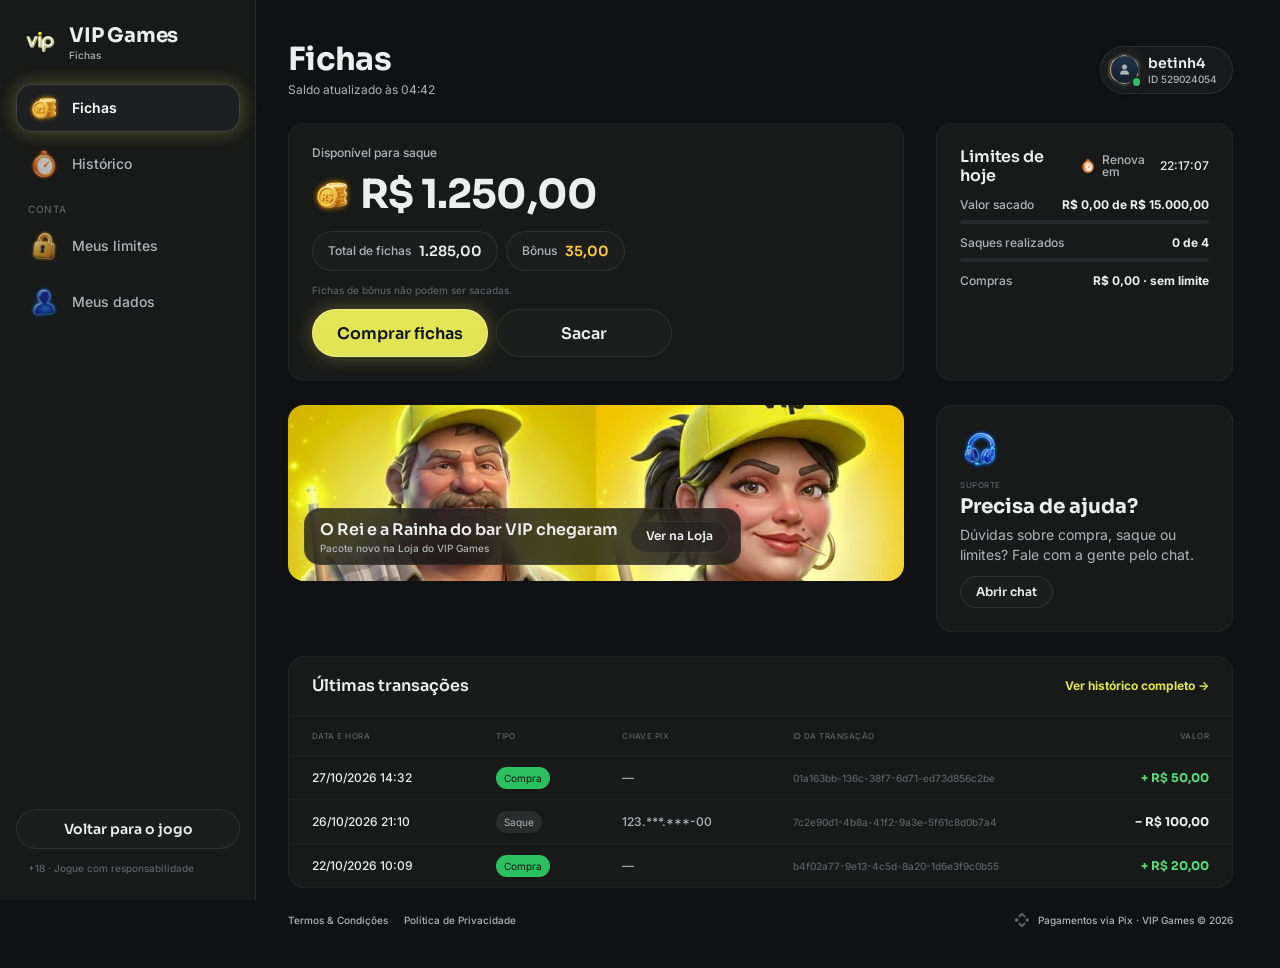
==== commit 22026c14: "Header: saldo com dropdown (Saldo total, geral, Bônus, Bônus Fidelidade, livre pra saque, Sacar | Co" ====
--- a/fichas/index.html
+++ b/fichas/index.html
@@ -10,9 +10,9 @@
 <link rel="preconnect" href="https://fonts.googleapis.com">
 <link rel="preconnect" href="https://fonts.gstatic.com" crossorigin>
 <link rel="stylesheet" href="https://fonts.googleapis.com/css2?family=Inter:wght@400;500;600;700&family=Sora:wght@600;700;800&display=swap">
-<link rel="stylesheet" href="../css/tokens.css?v=20261027h">
-<link rel="stylesheet" href="../css/ui.css?v=20261027h">
-<link rel="stylesheet" href="fichas.css?v=20261027h">
+<link rel="stylesheet" href="../css/tokens.css?v=20261117d">
+<link rel="stylesheet" href="../css/ui.css?v=20261117d">
+<link rel="stylesheet" href="fichas.css?v=20261117d">
 </head>
 <body>
 <svg width="0" height="0" style="position:absolute" aria-hidden="true">
@@ -35,6 +35,6 @@
 <div class="veil" id="veil" hidden><section class="drawer" id="drawer" role="dialog" aria-modal="true"></section></div>
 <div class="toast" id="toast"><span class="hint-pill" id="toastTxt"></span></div>
 
-<script src="fichas.js?v=20261027h"></script>
+<script src="fichas.js?v=20261117d"></script>
 </body>
 </html>
--- a/css/tokens.css
+++ b/css/tokens.css
@@ -32,7 +32,7 @@
   /* games */
   --game-truco:#e5484d; --game-paulista:#3b74f5; --game-cacheta:#8752f2; --game-tranca:#2cc160; --game-buraco:#1f9a4a;
   --game-poker:#0fa968; --game-sinuca:#2fa35a; --game-todos:#eef111; --game-domino:#14b8a6; --game-dama:#f76b15; --game-xadrez:#5b6cff;
-  --game-paulista-tint:#3b74f53d; --game-truco-tint:#e5484d3d; --game-cacheta-tint:#8752f23d; --game-buraco-tint:#1f9a4a3d;
+  --game-paulista-tint:#3b74f53d; --game-truco-tint:#e5484d3d; --game-cacheta-tint:#8752f23d; --game-buraco-tint:#1f9a4a3d; --game-poker-tint:#0fa9683d; --game-sinuca-tint:#2fa35a3d;
   /* crew */
   --crew-engenheiro:#4fb3ff; --crew-comandante:#f5c542; --crew-piloto:#ff5a36; --crew-navegador:#e86bff; --crew-explorador:#4dffb8;
   --crew-bar:#ff9f43; --crew-reis:#34d399; --crew-nobru:#3d8bff; --crew-inhui:#ff4fb0;
@@ -40,6 +40,7 @@
   --stake-padrao-top:#484913; --stake-padrao-bottom:#25260d; --stake-iniciante-top:#1f9a4a; --stake-iniciante-bottom:#1f502c;
   --table-card-top:#1f5a4a; --table-card-bottom:#0f2e2a; --table-stake:#ffc841;
   --plus-bg:#52de7e; --plus-icon:#101112;
+  --btn-success-top:#52de7e; --btn-success-bg:#1f9a4a; /* DS button-glass ☰ Type=Success (Comprar) */
   /* cards */
   --card-face:#ffffff; --card-border:#9ea2a4; --suit-red:#c72c3d; --suit-black:#141922; --back-top:#595b22; --back-bottom:#2f3007;
   /* seat timer */
--- a/css/ui.css
+++ b/css/ui.css
@@ -8,6 +8,7 @@
 [role="button"]{cursor:pointer;-webkit-tap-highlight-color:transparent;-webkit-user-select:none;user-select:none;outline:0}
 input{font:inherit;color:inherit;border:0;background:none;outline:0;padding:0;margin:0;min-width:0}
 img,video{display:block;max-width:100%;user-select:none;-webkit-user-drag:none}
+video::-webkit-media-controls,video::-webkit-media-controls-start-playback-button,video::-webkit-media-controls-overlay-play-button{display:none!important;-webkit-appearance:none} /* sem botão de play: os vídeos são fundo */
 svg{display:block}
 [hidden]{display:none!important}
 .ic{flex:none;object-fit:contain;pointer-events:none}
@@ -50,6 +51,45 @@
 .cpill.bonus .t b{color:var(--text-prize)}
 .cpill .plus{width:20px;height:20px;border-radius:10px;background:var(--plus-bg);display:grid;place-items:center;flex:none}
 .cpill .plus svg{width:12px;height:12px;fill:var(--plus-icon)}
+/* saldo com seta: abre o dropdown (DS header-game ◉ Expanded) */
+.cpill .chev{width:20px;height:20px;display:grid;place-items:center;flex:none}
+.cpill .chev svg{width:10px;height:10px;fill:var(--text-muted);transform:rotate(90deg);transition:transform .2s}
+.cpill.open{box-shadow:inset 0 0 0 1px var(--border-strong)} .cpill.open .chev svg{transform:rotate(-90deg)}
+.hdr .hbuy{flex:1;min-width:0}
+/* dropdown do saldo (DS balance-panel) · celular: preso embaixo do header */
+.baldrop{position:absolute;left:0;right:0;top:64px;bottom:0;z-index:45;background:var(--bga-default-75);animation:fade .15s both}
+.balp{display:flex;flex-direction:column;gap:16px;max-height:100%;overflow:auto;padding:16px 16px 24px;background:var(--bg-subtle);border-radius:0 0 24px 24px;box-shadow:inset 0 -1px 0 var(--hl-subtle),0 16px 40px rgba(0,0,0,.4);animation:balIn .22s cubic-bezier(.2,.8,.2,1) both}
+@keyframes balIn{from{transform:translateY(-12px);opacity:0}}
+.balp .top{display:flex;justify-content:space-between;align-items:flex-start}
+.balp .top small{font:500 12px/1.2 var(--f-ui);color:var(--text-muted)}
+.balp .tv{display:flex;align-items:center;gap:8px;margin-top:4px}
+.balp .tv b{font:700 32px/1.2 var(--f-display);letter-spacing:-.02em;font-variant-numeric:tabular-nums}
+.balp .eye,.balp .x{display:grid;place-items:center;width:28px;height:28px}
+.balp .eye svg{width:20px;height:20px;fill:var(--text-muted)}
+.balp .x svg{width:12px;height:12px;fill:var(--text-muted);transform:rotate(-90deg)}
+.balp .rows{display:flex;flex-direction:column;gap:12px}
+.balp .kv{display:flex;justify-content:space-between;gap:12px;font:400 14px/1.4 var(--f-ui);color:var(--text-muted)}
+.balp .kv b{font-weight:400;color:var(--text-default);font-variant-numeric:tabular-nums;text-align:right}
+.balp hr{border:0;height:1px;background:var(--border-muted);margin:0}
+.balp .acts{display:flex;gap:12px} .balp .acts .btn{flex:1}
+/* Bônus Fidelidade (DS _loyalty-bonus): Resgatar quando tem valor · Juntando com a seta que abre as regras */
+.fid{display:flex;flex-direction:column;gap:12px;padding:8px 12px 8px 8px;border-radius:24px;background:var(--bga-strong-50);box-shadow:inset 0 0 0 1px var(--border-muted)}
+.fid.ready{flex-direction:row;align-items:center;gap:8px}
+.fid .ic{width:28px;height:28px;flex:none}
+.fid .t{flex:1;min-width:0;display:flex;flex-direction:column;gap:2px;text-align:left}
+.fid .t b{font:400 14px/1.3 var(--f-ui);color:var(--text-default)}
+.fid .t small{font:500 10px/1.2 var(--f-ui);color:var(--text-muted)}
+.fid .v{font:400 14px/1 var(--f-ui);font-variant-numeric:tabular-nums}
+.fid .row{display:flex;align-items:center;gap:8px;width:100%}
+.fid .chev{width:20px;height:20px;display:grid;place-items:center;flex:none}
+.fid .chev svg{width:10px;height:10px;fill:var(--text-muted);transform:rotate(90deg);transition:transform .2s}
+.fid.open{border-radius:16px;padding:8px 12px 12px 8px} .fid.open .chev svg{transform:rotate(-90deg)}
+.fid .more{display:flex;flex-direction:column;gap:12px}
+.fid .wk{display:flex;flex-direction:column;gap:4px;padding:12px;border-radius:12px;background:var(--bga-default-50);box-shadow:inset 0 0 0 1px var(--border-muted)}
+.fid .wk small{font:500 12px/1.2 var(--f-ui);color:var(--text-muted)}
+.fid .wk b{font:700 20px/1.2 var(--f-display);color:var(--text-prize);font-variant-numeric:tabular-nums}
+.fid p{margin:0;font:400 12px/1.5 var(--f-ui);color:var(--text-muted)}
+.fid .kv{font-size:12px}
 .hbell{position:relative;width:36px;height:36px;border-radius:18px;background:var(--bga-strong-50);box-shadow:inset 0 0 0 1px var(--border-muted);display:grid;place-items:center;flex:none}
 .hbell .ic{width:28px;height:28px}
 .hbell i{position:absolute;left:28px;top:0;width:8px;height:8px;border-radius:50%;background:var(--notification-error)}
@@ -122,6 +162,7 @@
 .btn.m44{height:44px;border-radius:22px}
 .btn.pri{background:linear-gradient(180deg,var(--btn-primary-top),var(--btn-primary-bg));box-shadow:inset 0 0 0 1px var(--hl),0 0 20px var(--glow-info);color:var(--btn-primary-text)}
 .btn.sec{background:var(--bga-strong-50);box-shadow:inset 0 0 0 1px var(--border-muted);color:var(--text-default)}
+.btn.ok{background:linear-gradient(180deg,var(--btn-success-top),var(--btn-success-bg));box-shadow:inset 0 0 0 1px var(--hl),0 0 20px var(--glow-success);color:#fff}
 .btn:disabled,.btn.dis{background:var(--btn-disabled-bg);box-shadow:none;color:var(--btn-disabled-text);pointer-events:none}
 .btn.danger-txt{background:none;box-shadow:none;color:var(--text-error);font:500 14px/1 var(--f-ui)}
 .btn.fill{flex:1;min-width:0}
@@ -136,9 +177,9 @@
 .bicon.s28{width:28px;height:28px;border-radius:14px}.bicon.s28 svg{width:16px;height:16px}
 
 /* ---------- tag ---------- */
-.tag{display:inline-flex;align-items:center;gap:4px;padding:2px 8px;border-radius:999px;font:600 12px/14px var(--f-display);white-space:nowrap;flex:none}
+.tag{display:inline-flex;align-items:center;gap:4px;padding:2px 8px;border-radius:999px;font:400 12px/18px var(--f-ui);white-space:nowrap;flex:none}
 .tag.neutral{background:#ffffff14;color:var(--text-muted)}
-.tag.gold{background:#e1e45429;color:var(--text-brand);box-shadow:inset 0 0 0 1px #eef2b68c}
+.tag.gold{padding:3px 8px;background:#e1e45429;color:#fff;box-shadow:inset 0 0 0 1px #eef2b68c}
 .tag.success{background:var(--sys-success);color:var(--bg-default)}
 .tag.danger{background:var(--sys-error);color:var(--text-default)}
 .tag.info{background:var(--sys-info);color:var(--text-default)}
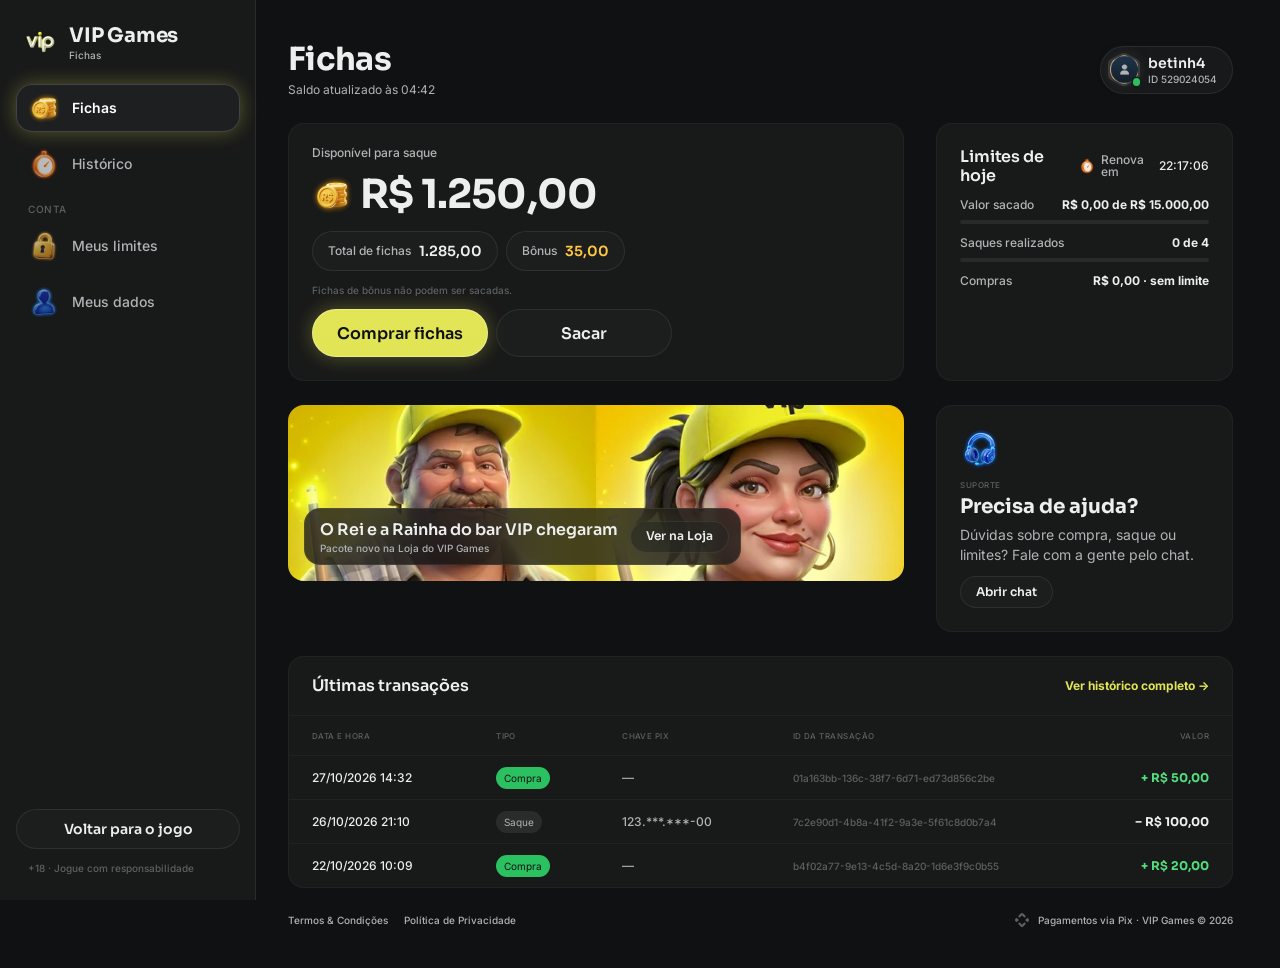
==== commit c6877ac9: "Loja como na produção + promoção: pacotes a R$ 9,90 com as famílias da página Skins, pacote da marca" ====
--- a/fichas/index.html
+++ b/fichas/index.html
@@ -10,9 +10,9 @@
 <link rel="preconnect" href="https://fonts.googleapis.com">
 <link rel="preconnect" href="https://fonts.gstatic.com" crossorigin>
 <link rel="stylesheet" href="https://fonts.googleapis.com/css2?family=Inter:wght@400;500;600;700&family=Sora:wght@600;700;800&display=swap">
-<link rel="stylesheet" href="../css/tokens.css?v=20261117d">
-<link rel="stylesheet" href="../css/ui.css?v=20261117d">
-<link rel="stylesheet" href="fichas.css?v=20261117d">
+<link rel="stylesheet" href="../css/tokens.css?v=20261119a">
+<link rel="stylesheet" href="../css/ui.css?v=20261119a">
+<link rel="stylesheet" href="fichas.css?v=20261119a">
 </head>
 <body>
 <svg width="0" height="0" style="position:absolute" aria-hidden="true">
@@ -35,6 +35,6 @@
 <div class="veil" id="veil" hidden><section class="drawer" id="drawer" role="dialog" aria-modal="true"></section></div>
 <div class="toast" id="toast"><span class="hint-pill" id="toastTxt"></span></div>
 
-<script src="fichas.js?v=20261117d"></script>
+<script src="fichas.js?v=20261119a"></script>
 </body>
 </html>
--- a/css/tokens.css
+++ b/css/tokens.css
@@ -36,6 +36,8 @@
   /* crew */
   --crew-engenheiro:#4fb3ff; --crew-comandante:#f5c542; --crew-piloto:#ff5a36; --crew-navegador:#e86bff; --crew-explorador:#4dffb8;
   --crew-bar:#ff9f43; --crew-reis:#34d399; --crew-nobru:#3d8bff; --crew-inhui:#ff4fb0;
+  /* famílias da página Skins (mesma cor da chamada do Truco) */
+  --crew-laje:#ff7f50; --crew-portaria:#3ddc84; --crew-live:#b45cff; --crew-feira:#ffa62b; --crew-navalha:#ff4fb0; --crew-varzea:#5be37d; --crew-oficina:#3db8ff; --crew-posto:#ff3b4a; --crew-fliper:#a45cff; --crew-grau:#4fa3ff; --crew-palpite:#f2b233;
   /* stake / table */
   --stake-padrao-top:#484913; --stake-padrao-bottom:#25260d; --stake-iniciante-top:#1f9a4a; --stake-iniciante-bottom:#1f502c;
   --table-card-top:#1f5a4a; --table-card-bottom:#0f2e2a; --table-stake:#ffc841;
--- a/css/ui.css
+++ b/css/ui.css
@@ -60,10 +60,9 @@
 .baldrop{position:absolute;left:0;right:0;top:64px;bottom:0;z-index:45;background:var(--bga-default-75);animation:fade .15s both}
 .balp{display:flex;flex-direction:column;gap:16px;max-height:100%;overflow:auto;padding:16px 16px 24px;background:var(--bg-subtle);border-radius:0 0 24px 24px;box-shadow:inset 0 -1px 0 var(--hl-subtle),0 16px 40px rgba(0,0,0,.4);animation:balIn .22s cubic-bezier(.2,.8,.2,1) both}
 @keyframes balIn{from{transform:translateY(-12px);opacity:0}}
-.balp .top{display:flex;justify-content:space-between;align-items:flex-start}
+.balp .top{display:flex;justify-content:space-between;align-items:center}
 .balp .top small{font:500 12px/1.2 var(--f-ui);color:var(--text-muted)}
-.balp .tv{display:flex;align-items:center;gap:8px;margin-top:4px}
-.balp .tv b{font:700 32px/1.2 var(--f-display);letter-spacing:-.02em;font-variant-numeric:tabular-nums}
+.balp .tv{display:flex;align-items:center;gap:4px}
 .balp .eye,.balp .x{display:grid;place-items:center;width:28px;height:28px}
 .balp .eye svg{width:20px;height:20px;fill:var(--text-muted)}
 .balp .x svg{width:12px;height:12px;fill:var(--text-muted);transform:rotate(-90deg)}
